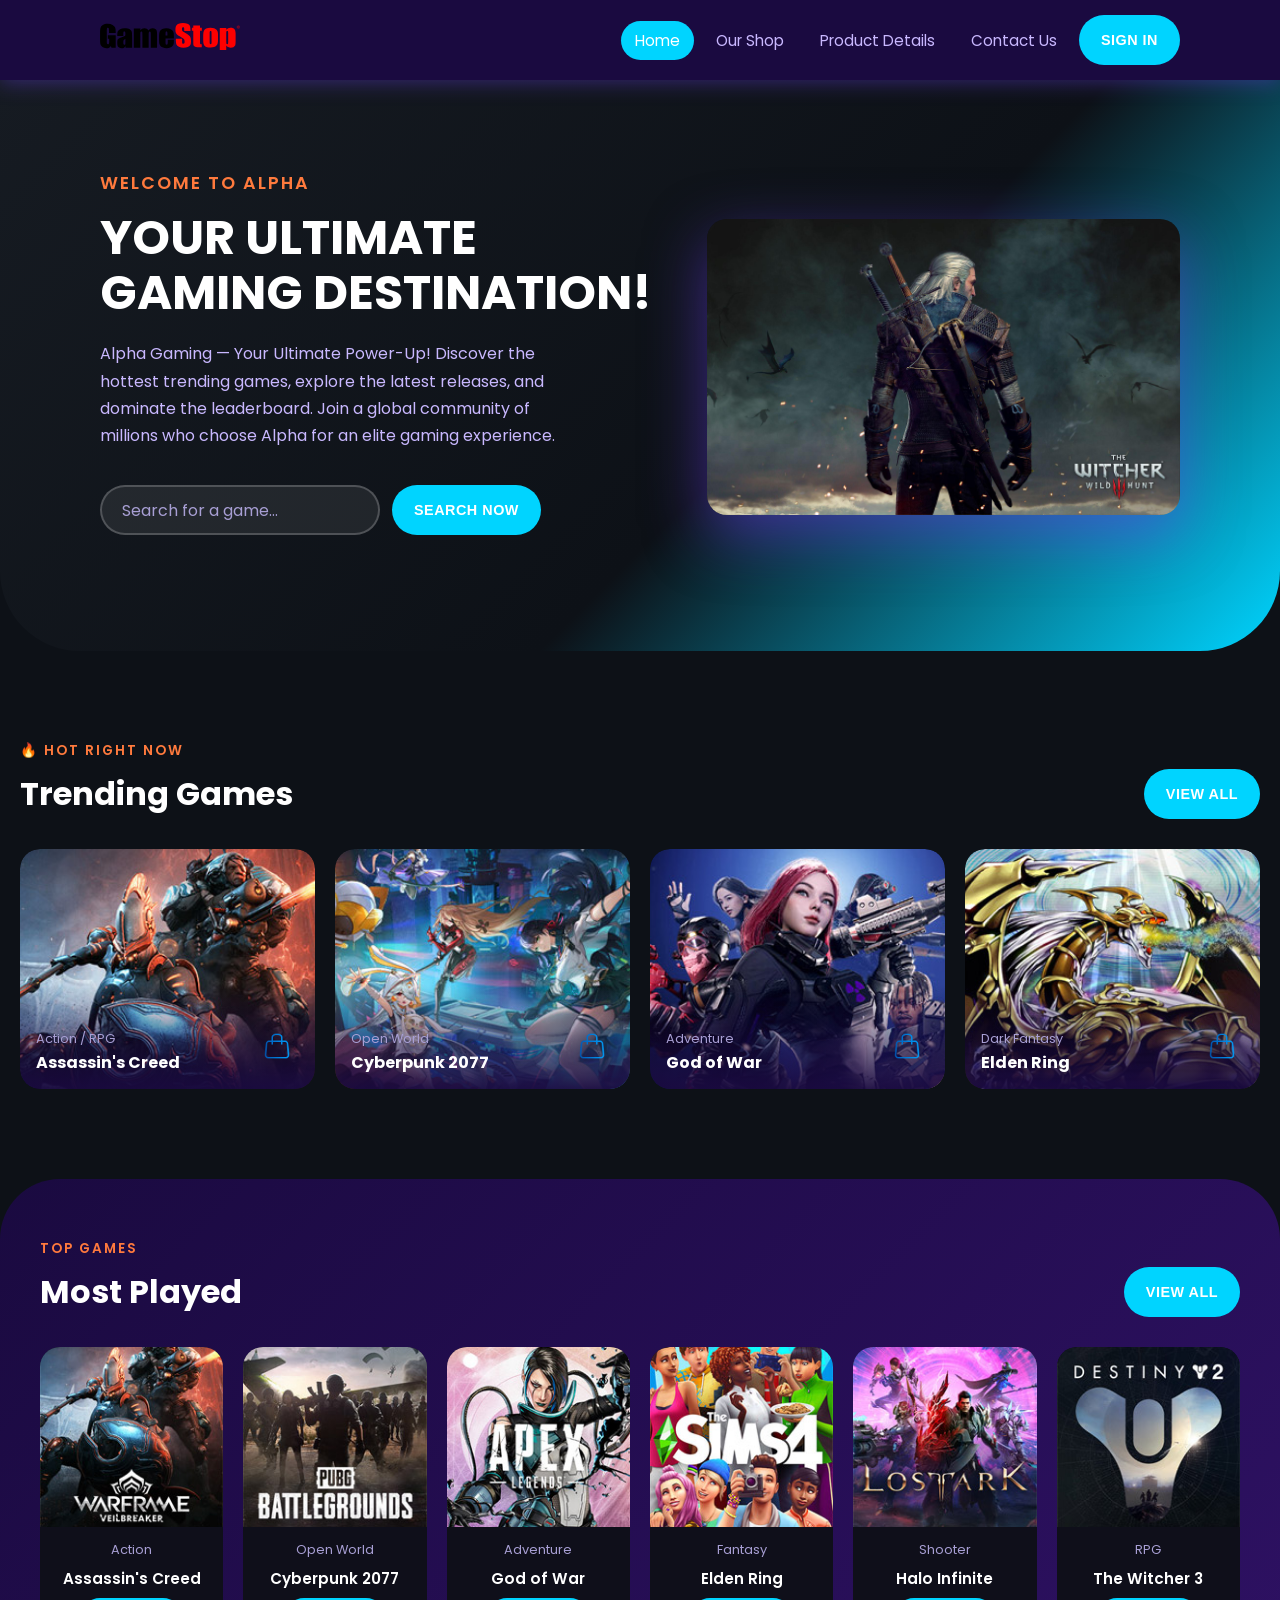
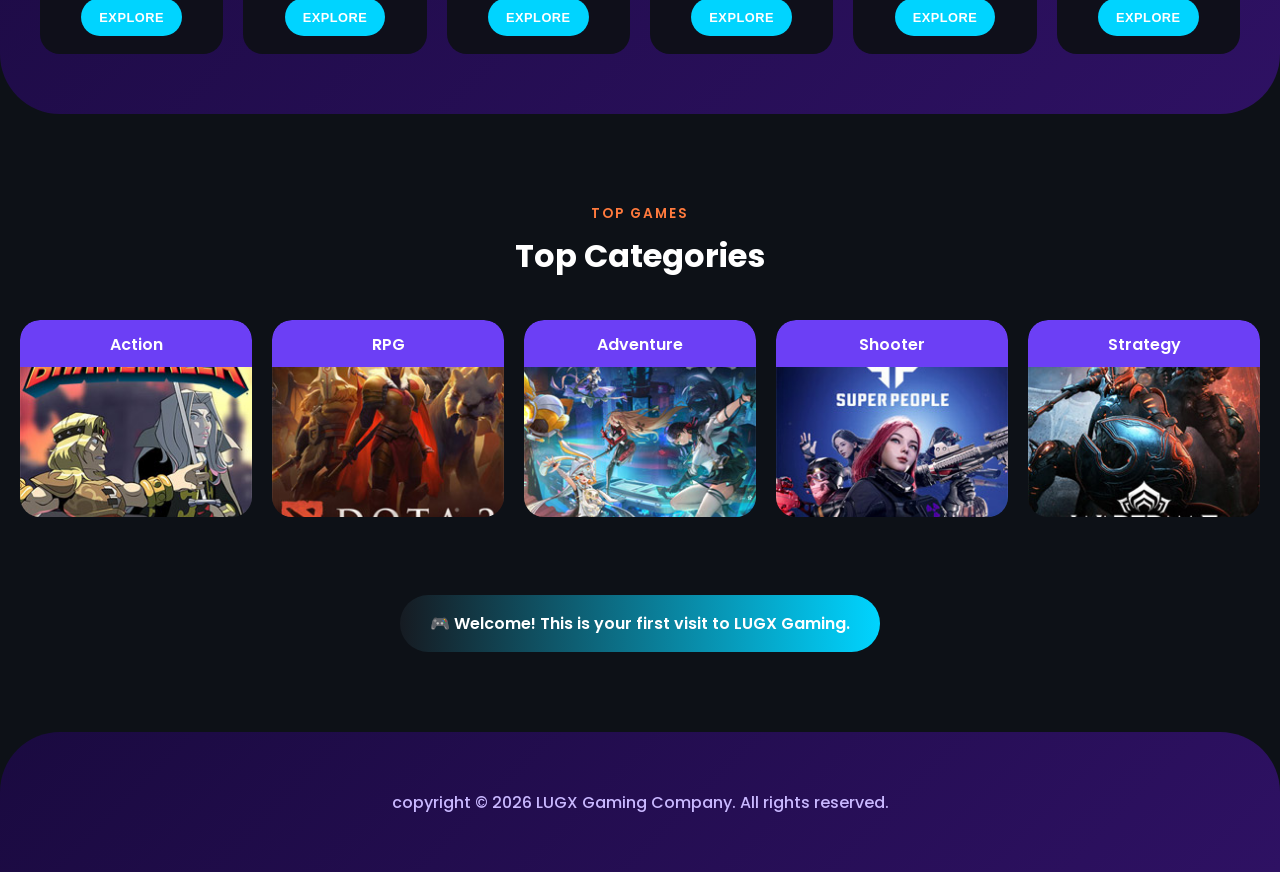
==== index.html @ bd6cf052 "Add files via upload" ====
<!doctype html>
<html lang="en">
  <head>
    <meta charset="UTF-8" />
    <meta name="viewport" content="width=device-width, initial-scale=1.0" />
    <meta
      name="description"
      content="LUGX Gaming – your ultimate destination for trending games, top categories, and the best gaming experience."
    />
    <!-- FONTS -->
    <link
      href="https://fonts.googleapis.com/css2?family=Poppins:wght@300;400;500;600;700&display=swap"
      rel="stylesheet"
    />
    <link rel="shortcut icon" href="./images/logo.png" type="image/x-icon" />
    <link rel="stylesheet" href="style.css" />
    <title>Alpha Gaming</title>
  </head>

  <body>
    <!-- ========== HEADER ========== -->
    <header class="headerContainer">
      <div class="header">
        <a href="index.html" class="logo">
          <img src="images/loogoo.svg" alt="LUGX Logo" />
        </a>

        <!-- Hamburger button (mobile) -->
        <button
          class="menuToggle"
          id="menuToggle"
          aria-label="Toggle navigation"
        >
          &#9776;
        </button>

        <nav class="headerLinks" id="headerLinks">
          <a href="index.html" class="active">Home</a>
          <a href="#trending">Our Shop</a>
          <a href="#mostPlayed">Product Details</a>
          <a href="contactUs.html">Contact Us</a>
          <button class="btn" id="signInBtn">Sign In</button>
        </nav>
      </div>
    </header>

    <!-- ========== LANDING PAGE ========== -->
    <main class="landingPageContainer">
      <div class="landingPage">
        <!-- LEFT SIDE -->
        <div class="leftSide">
          <p class="welcome">Welcome to Alpha</p>
          <h1 class="slogan">Your Ultimate Gaming Destination!</h1>
          <p class="description">
          Alpha Gaming — Your Ultimate Power-Up!
Discover the hottest trending games, explore the latest releases, and dominate the leaderboard. Join a global community of millions who choose Alpha for an elite gaming experience.
          </p>
          <!-- Search bar -->
          <div class="searchBar">
            <input
              type="text"
              id="searchInput"
              placeholder="Search for a game…"
            />
            <button class="btn searchBtn" id="searchBtn">SEARCH NOW</button>
          </div>
          <!-- Search result message -->
          <p id="searchResult" class="searchResult"></p>
        </div>

        <!-- RIGHT SIDE -->
        <div class="imageContainer">
          <img src="images/2341750.jpg" alt="Gaming banner" />
        </div>
      </div>
    </main>

    <!-- ========== TRENDING GAMES ========== -->
    <section class="trendingContainer" id="trending">
      <span>🔥 Hot Right Now</span>
      <div class="trendingHeader">
        <h1>Trending Games</h1>
        <button class="btn" id="viewAllTrending">View All</button>
      </div>

      <div class="trendingCard" id="trendingCard">
        <!-- Cards injected by JS -->
      </div>
    </section>

    <!-- ========== MOST PLAYED ========== -->
    <section class="mostContainer" id="mostPlayed">
      <div class="mostPlayed">
        <span>top games</span>
        <div class="mostHeader">
          <h1>Most Played</h1>
          <button class="btn" id="viewAllMost">View All</button>
        </div>
        <div class="mostCards" id="mostCards">
          <!-- Cards injected by JS -->
        </div>
      </div>
    </section>

    <!-- ========== TOP CATEGORIES ========== -->
    <section class="categoryContainer">
      <div class="category">
        <div class="categoryHeader">
          <span>top games</span>
          <h1>Top Categories</h1>
        </div>
        <div class="categoryCards" id="categoryCards">
          <!-- Cards injected by JS -->
        </div>
      </div>
    </section>

    <!-- ========== VISIT COUNTER BANNER ========== -->
    <div class="counterBanner">
      <p id="visitMsg"></p>
    </div>

    <!-- ========== FOOTER ========== -->
    <footer class="footerContainer">
      <div class="footer">
        copyright &copy; <span id="footerYear"></span> LUGX Gaming Company. All
        rights reserved.
      </div>
    </footer>

    <!-- ========== SIGN-IN MODAL ========== -->
    <div class="modalOverlay" id="modalOverlay">
      <div class="modal">
        <button class="modalClose" id="modalClose">&times;</button>
        <h2>Sign In</h2>
        <input type="text" id="modalUsername" placeholder="Username" />
        <input type="password" id="modalPassword" placeholder="Password" />
        <p id="modalMsg" class="modalMsg"></p>
        <button class="btn" id="modalSubmit">Login</button>
      </div>
    </div>

    <script src="script.js"></script>
  </body>
</html>
---- style.css ----
/* ============================================================
   LUGX GAMING – MAIN STYLESHEET
   Covers: box-sizing, Flexbox, transitions, transforms,
           pseudo-classes (:hover, :active), Media Queries
   ============================================================ */

/* ---------- RESET & BASE ---------- */
*,
*::before,
*::after {
  box-sizing: border-box;
  margin: 0;
  padding: 0;
}

body {
  font-family: "Poppins", sans-serif;
  background-color: #0d1117;
  color: #e0e0e0;
  overflow-x: hidden;
}

/* ---------- HEADER ---------- */
.headerContainer {
  background-color: #1a0a40;
  position: sticky;
  top: 0;
  z-index: 100;
  box-shadow: 0 2px 20px rgba(108, 63, 245, 0.4);
}

.header {
  height: 80px;
  display: flex;
  justify-content: space-between;
  align-items: center;
  padding: 0 100px;
  max-width: 1300px;
  margin: auto;
}

.logo img {
  width: 140px;
  transition: transform 0.3s;
}

.logo img:hover {
  transform: scale(1.05);
}

.headerLinks {
  display: flex;
  justify-content: space-between;
  align-items: center;
  gap: 8px;
}

.headerLinks a {
  text-decoration: none;
  color: #c9b8ff;
  padding: 8px 14px;
  border-radius: 50px;
  transition:
    background-color 0.3s,
    color 0.3s;
  font-size: 0.95rem;
}

.headerLinks a:hover {
  background-color: #6c3ff5;
  color: #fff;
}

.headerLinks a.active {
  background-color: #00d4ff;
  color: #fff;
}

/* Hamburger – hidden on desktop */
.menuToggle {
  display: none;
  background: none;
  border: none;
  color: #fff;
  font-size: 1.8rem;
  cursor: pointer;
}

/* ---------- SHARED BUTTON ---------- */
.btn {
  border-radius: 50px;
  height: 50px;
  border: none;
  font-weight: 600;
  font-size: 0.9rem;
  padding: 0 22px;
  background-color: #00d4ff;
  color: #fff;
  text-transform: uppercase;
  transition:
    background-color 0.3s,
    transform 0.2s;
  cursor: pointer;
  letter-spacing: 0.5px;
}

.btn:hover {
  background-color: #c70000;
  transform: translateY(-2px);
}

.btn:active {
  transform: translateY(0) scale(0.97);
}

/* ---------- LANDING PAGE ---------- */
.landingPageContainer {
  background: linear-gradient(135deg, #161b22 0%, #0d1117 60%, #00d4ff 100%);
  border-radius: 0 0 80px 80px;
}

.landingPage {
  display: flex;
  align-items: center;
  gap: 40px;
  padding: 90px 100px 80px;
  max-width: 1300px;
  margin: auto;
}

.leftSide {
  flex: 6;
}

.welcome {
  font-size: 1.1rem;
  color: #ff7a3d;
  font-weight: 600;
  letter-spacing: 2px;
  text-transform: uppercase;
  margin-bottom: 14px;
}

.slogan {
  font-size: 3rem;
  font-weight: 700;
  color: #fff;
  line-height: 1.15;
  text-transform: uppercase;
  margin-bottom: 20px;
}

.description {
  color: #c9b8ff;
  width: 85%;
  font-weight: 400;
  line-height: 1.7;
  margin-bottom: 36px;
}

/* Search bar */
.searchBar {
  display: flex;
  align-items: center;
  gap: 12px;
  flex-wrap: wrap;
}

.searchBar input {
  border-radius: 50px;
  border: 2px solid rgba(255, 255, 255, 0.2);
  background: rgba(255, 255, 255, 0.08);
  outline: none;
  width: 280px;
  height: 50px;
  font-size: 1rem;
  padding: 0 20px;
  color: #fff;
  transition: border-color 0.3s;
  font-family: "Poppins", sans-serif;
}

.searchBar input::placeholder {
  color: #a89fd4;
}

.searchBar input:focus {
  border-color: #ff7a3d;
}

.searchResult {
  margin-top: 14px;
  font-size: 0.95rem;
  min-height: 22px;
  color: #ffd580;
  font-weight: 500;
}

/* Landing right image */
.imageContainer {
  flex: 5;
}

.imageContainer img {
  width: 100%;
  border-radius: 20px;
  box-shadow: 0 20px 60px rgba(108, 63, 245, 0.5);
  transition: transform 0.4s;
}

.imageContainer img:hover {
  transform: scale(1.03) rotate(-1deg);
}

/* ---------- SECTION SHARED STYLES ---------- */
.trendingContainer {
  max-width: 1300px;
  margin: 90px auto 0;
  padding: 0 20px;
}

.trendingHeader,
.mostHeader {
  display: flex;
  justify-content: space-between;
  align-items: center;
  padding-bottom: 30px;
}

.trendingContainer > span,
.mostContainer span,
.categoryHeader span {
  display: block;
  text-transform: uppercase;
  color: #ff7a3d;
  font-weight: 600;
  font-size: 0.85rem;
  letter-spacing: 2px;
  margin-bottom: 8px;
}

.trendingHeader h1,
.mostHeader h1,
.categoryHeader h1 {
  color: #fff;
  font-size: 2rem;
  margin-top: 0;
}

/* ---------- TRENDING CARDS ---------- */
.trendingCard {
  display: flex;
  justify-content: space-between;
  gap: 20px;
  flex-wrap: wrap;
}

.trendingCard .card {
  position: relative;
  border-radius: 20px;
  overflow: hidden;
  flex: 1;
  min-width: 200px;
  transition:
    transform 0.3s,
    box-shadow 0.3s;
}

.trendingCard .card:hover {
  transform: translateY(-8px);
  box-shadow: 0 20px 40px rgba(108, 63, 245, 0.4);
}

.trendingCard .card > img {
  width: 100%;
  height: 240px;
  object-fit: cover;
  display: block;
  border-radius: 20px;
}

.trendingCard .card .cardInfo {
  position: absolute;
  bottom: 0;
  left: 0;
  right: 0;
  background: linear-gradient(to top, rgba(26, 10, 64, 0.95), transparent);
  border-radius: 0 0 20px 20px;
  padding: 40px 16px 14px;
  display: flex;
  justify-content: space-between;
  align-items: flex-end;
}

.trendingCard .cardName p {
  color: #a89fd4;
  font-size: 0.8rem;
  margin-bottom: 2px;
}

.trendingCard .cardName h3 {
  color: #fff;
  margin: 0;
  font-size: 1rem;
}

.trendingCard .cardInfo .icon img {
  width: 44px;
  transition: transform 0.3s;
  filter: drop-shadow(0 2px 6px rgba(0, 0, 0, 0.6));
}

.trendingCard .cardInfo .icon img:hover {
  transform: scale(1.3) rotate(10deg);
}

/* ---------- MOST PLAYED ---------- */
.mostContainer {
  background: linear-gradient(135deg, #1a0a40, #2e1163);
  margin-top: 90px;
  padding: 60px 40px;
  border-radius: 60px;
}

.mostPlayed {
  max-width: 1300px;
  margin: auto;
}

.mostCards {
  display: flex;
  justify-content: space-between;
  gap: 20px;
  flex-wrap: wrap;
}

.mostCards .card {
  flex: 1;
  min-width: 150px;
  background-color: #0f0f1a;
  border-radius: 20px;
  overflow: hidden;
  transition:
    transform 0.3s,
    box-shadow 0.3s;
  text-align: center;
}

.mostCards .card:hover {
  transform: translateY(-6px);
  box-shadow: 0 16px 40px rgba(108, 63, 245, 0.4);
}

.cardImg img {
  width: 100%;
  height: 180px;
  object-fit: cover;
  display: block;
}

.mostCards .cardInfo {
  display: flex;
  flex-direction: column;
  align-items: center;
  padding: 14px 10px 18px;
  gap: 8px;
}

.mostCards .cardInfo .genre {
  color: #a89fd4;
  font-size: 0.8rem;
}

.mostCards .cardInfo .cardName {
  color: #fff;
  font-size: 0.95rem;
  font-weight: 600;
}

.mostCards .cardInfo .btn {
  height: 38px;
  font-size: 0.8rem;
  padding: 0 18px;
}

/* ---------- TOP CATEGORIES ---------- */
.categoryContainer {
  margin-top: 90px;
  padding: 0 20px;
}

.category {
  max-width: 1300px;
  margin: auto;
}

.categoryHeader {
  display: flex;
  flex-direction: column;
  align-items: center;
  text-align: center;
  margin-bottom: 40px;
}

.categoryCards {
  display: flex;
  justify-content: space-between;
  gap: 20px;
  flex-wrap: wrap;
}

.categoryCards .card {
  flex: 1;
  min-width: 160px;
  border-radius: 20px;
  overflow: hidden;
  transition:
    transform 0.3s,
    box-shadow 0.3s;
}

.categoryCards .card:hover {
  transform: scale(1.05) translateY(-4px);
  box-shadow: 0 16px 40px rgba(108, 63, 245, 0.5);
}

.categoryCards .card .genre {
  background-color: #6c3ff5;
  text-align: center;
  color: #fff;
  padding: 12px 0 28px;
  font-size: 1rem;
  font-weight: 600;
  border-radius: 20px 20px 0 0;
}

.categoryCards .card .cardImg {
  position: relative;
  top: -18px;
  border-radius: 0 0 20px 20px;
  overflow: hidden;
}

.categoryCards .card .cardImg img {
  width: 100%;
  height: 150px;
  object-fit: cover;
  display: block;
  transition: transform 0.4s;
}

.categoryCards .card:hover .cardImg img {
  transform: scale(1.08);
}

/* ---------- VISIT COUNTER BANNER ---------- */
.counterBanner {
  max-width: 1300px;
  margin: 60px auto 0;
  padding: 0 20px;
  text-align: center;
}

.counterBanner p {
  background: linear-gradient(90deg, #161b22, #00d4ff);
  color: #fff;
  font-weight: 600;
  font-size: 1rem;
  padding: 16px 30px;
  border-radius: 50px;
  display: inline-block;
}

/* ---------- FOOTER ---------- */
.footerContainer {
  background: linear-gradient(135deg, #1a0a40, #2e1163);
  height: 140px;
  border-radius: 60px 60px 0 0;
  margin-top: 80px;
  display: flex;
  align-items: center;
  justify-content: center;
}

.footer {
  max-width: 1300px;
  margin: auto;
  text-align: center;
  color: #c9b8ff;
  font-weight: 500;
  font-size: 1rem;
}

/* ---------- SIGN-IN MODAL ---------- */
.modalOverlay {
  display: none;
  position: fixed;
  inset: 0;
  background: rgba(0, 0, 0, 0.7);
  z-index: 999;
  justify-content: center;
  align-items: center;
}

.modalOverlay.active {
  display: flex;
}

.modal {
  background: #1a0a40;
  border: 1px solid #6c3ff5;
  border-radius: 20px;
  padding: 40px 36px;
  width: 360px;
  position: relative;
  display: flex;
  flex-direction: column;
  gap: 16px;
  box-shadow: 0 20px 60px rgba(108, 63, 245, 0.5);
  transform: translateY(-30px);
  transition: transform 0.3s;
}

.modalOverlay.active .modal {
  transform: translateY(0);
}

.modal h2 {
  color: #fff;
  text-align: center;
  margin-bottom: 8px;
}

.modal input {
  background: rgba(255, 255, 255, 0.08);
  border: 1px solid rgba(255, 255, 255, 0.2);
  border-radius: 50px;
  height: 48px;
  padding: 0 20px;
  color: #fff;
  font-size: 0.95rem;
  outline: none;
  font-family: "Poppins", sans-serif;
  transition: border-color 0.3s;
}

.modal input:focus {
  border-color: #ff7a3d;
}

.modal input::placeholder {
  color: #a89fd4;
}

.modalClose {
  position: absolute;
  top: 14px;
  right: 18px;
  background: none;
  border: none;
  color: #a89fd4;
  font-size: 1.6rem;
  cursor: pointer;
  transition: color 0.2s;
}

.modalClose:hover {
  color: #ff7a3d;
}

.modalMsg {
  font-size: 0.9rem;
  min-height: 18px;
  text-align: center;
}

/* ---------- CONTACT PAGE ---------- */
.contactHero {
  background: linear-gradient(135deg, #1a0a40 0%, #2e1163 60%, #6c3ff5 100%);
  text-align: center;
  padding: 80px 20px 100px;
  border-radius: 0 0 60px 60px;
}

.contactHero h1 {
  font-size: 2.8rem;
  font-weight: 700;
  color: #fff;
  margin-bottom: 14px;
}

.contactHero p {
  color: #c9b8ff;
  font-size: 1.1rem;
}

.formContainer {
  display: flex;
  justify-content: center;
  padding: 60px 20px;
}

.formContainer form {
  background: linear-gradient(160deg, #1a0a40, #2e1163);
  border: 1px solid rgba(108, 63, 245, 0.4);
  display: flex;
  flex-direction: column;
  gap: 14px;
  width: 100%;
  max-width: 480px;
  padding: 40px 36px;
  border-radius: 24px;
  box-shadow: 0 20px 60px rgba(108, 63, 245, 0.25);
}

.formContainer form h2 {
  color: #fff;
  text-align: center;
  margin-bottom: 8px;
}

.formContainer form label {
  color: #c9b8ff;
  font-size: 0.9rem;
  font-weight: 500;
}

.formContainer form input,
.formContainer form textarea {
  background: rgba(255, 255, 255, 0.06);
  border: 1px solid rgba(255, 255, 255, 0.15);
  border-radius: 12px;
  padding: 12px 16px;
  color: #fff;
  font-size: 0.95rem;
  font-family: "Poppins", sans-serif;
  outline: none;
  transition: border-color 0.3s;
  resize: none;
}

.formContainer form input::placeholder,
.formContainer form textarea::placeholder {
  color: #6a5ea0;
}

.formContainer form input:focus,
.formContainer form textarea:focus {
  border-color: #ff7a3d;
}

.formFeedback {
  font-size: 0.9rem;
  min-height: 20px;
  text-align: center;
  font-weight: 500;
}

/* ---------- MEDIA QUERIES ---------- */

/* Tablet: ≤ 1024px */
@media (max-width: 1024px) {
  .header {
    padding: 0 40px;
  }

  .landingPage {
    padding: 70px 40px 60px;
    flex-direction: column;
  }

  .slogan {
    font-size: 2.2rem;
  }

  .description {
    width: 100%;
  }

  .imageContainer {
    width: 100%;
  }

  .imageContainer img {
    width: 80%;
    margin: auto;
    display: block;
  }

  .trendingContainer {
    padding: 0 40px;
  }

  .mostContainer {
    padding: 50px 30px;
    border-radius: 40px;
  }

  .categoryContainer {
    padding: 0 40px;
  }
}

/* Mobile: ≤ 768px */
@media (max-width: 768px) {
  /* Mobile nav */
  .menuToggle {
    display: block;
  }

  .headerLinks {
    display: none;
    flex-direction: column;
    position: absolute;
    top: 80px;
    left: 0;
    right: 0;
    background-color: #1a0a40;
    padding: 20px;
    gap: 10px;
    z-index: 99;
    box-shadow: 0 8px 24px rgba(0, 0, 0, 0.4);
  }

  .headerLinks.open {
    display: flex;
  }

  .headerLinks a {
    width: 100%;
    text-align: center;
    padding: 12px;
  }

  .headerLinks .btn {
    width: 100%;
  }

  .header {
    padding: 0 20px;
    position: relative;
  }

  .landingPage {
    padding: 50px 20px 40px;
  }

  .slogan {
    font-size: 1.8rem;
  }

  .searchBar input {
    width: 100%;
  }

  .trendingContainer {
    padding: 0 16px;
  }

  .trendingCard {
    flex-direction: column;
  }

  .trendingCard .card {
    min-width: 100%;
  }

  .mostContainer {
    padding: 40px 16px;
    border-radius: 30px;
    margin-top: 50px;
  }

  .mostCards {
    flex-direction: column;
  }

  .mostCards .card {
    min-width: 100%;
  }

  .categoryCards {
    flex-wrap: wrap;
  }

  .categoryCards .card {
    min-width: calc(50% - 10px);
    flex: none;
  }

  .categoryContainer {
    padding: 0 16px;
  }

  .footerContainer {
    border-radius: 40px 40px 0 0;
  }

  /* Contact form */
  .contactHero h1 {
    font-size: 2rem;
  }

  .formContainer form {
    padding: 28px 20px;
  }
}

/* Small mobile: ≤ 480px */
@media (max-width: 480px) {
  .slogan {
    font-size: 1.5rem;
  }

  .landingPage {
    padding: 40px 14px 30px;
  }

  .categoryCards .card {
    min-width: 100%;
  }

  .counterBanner p {
    font-size: 0.85rem;
    padding: 14px 20px;
  }

  .modal {
    width: 90%;
    padding: 30px 20px;
  }
}
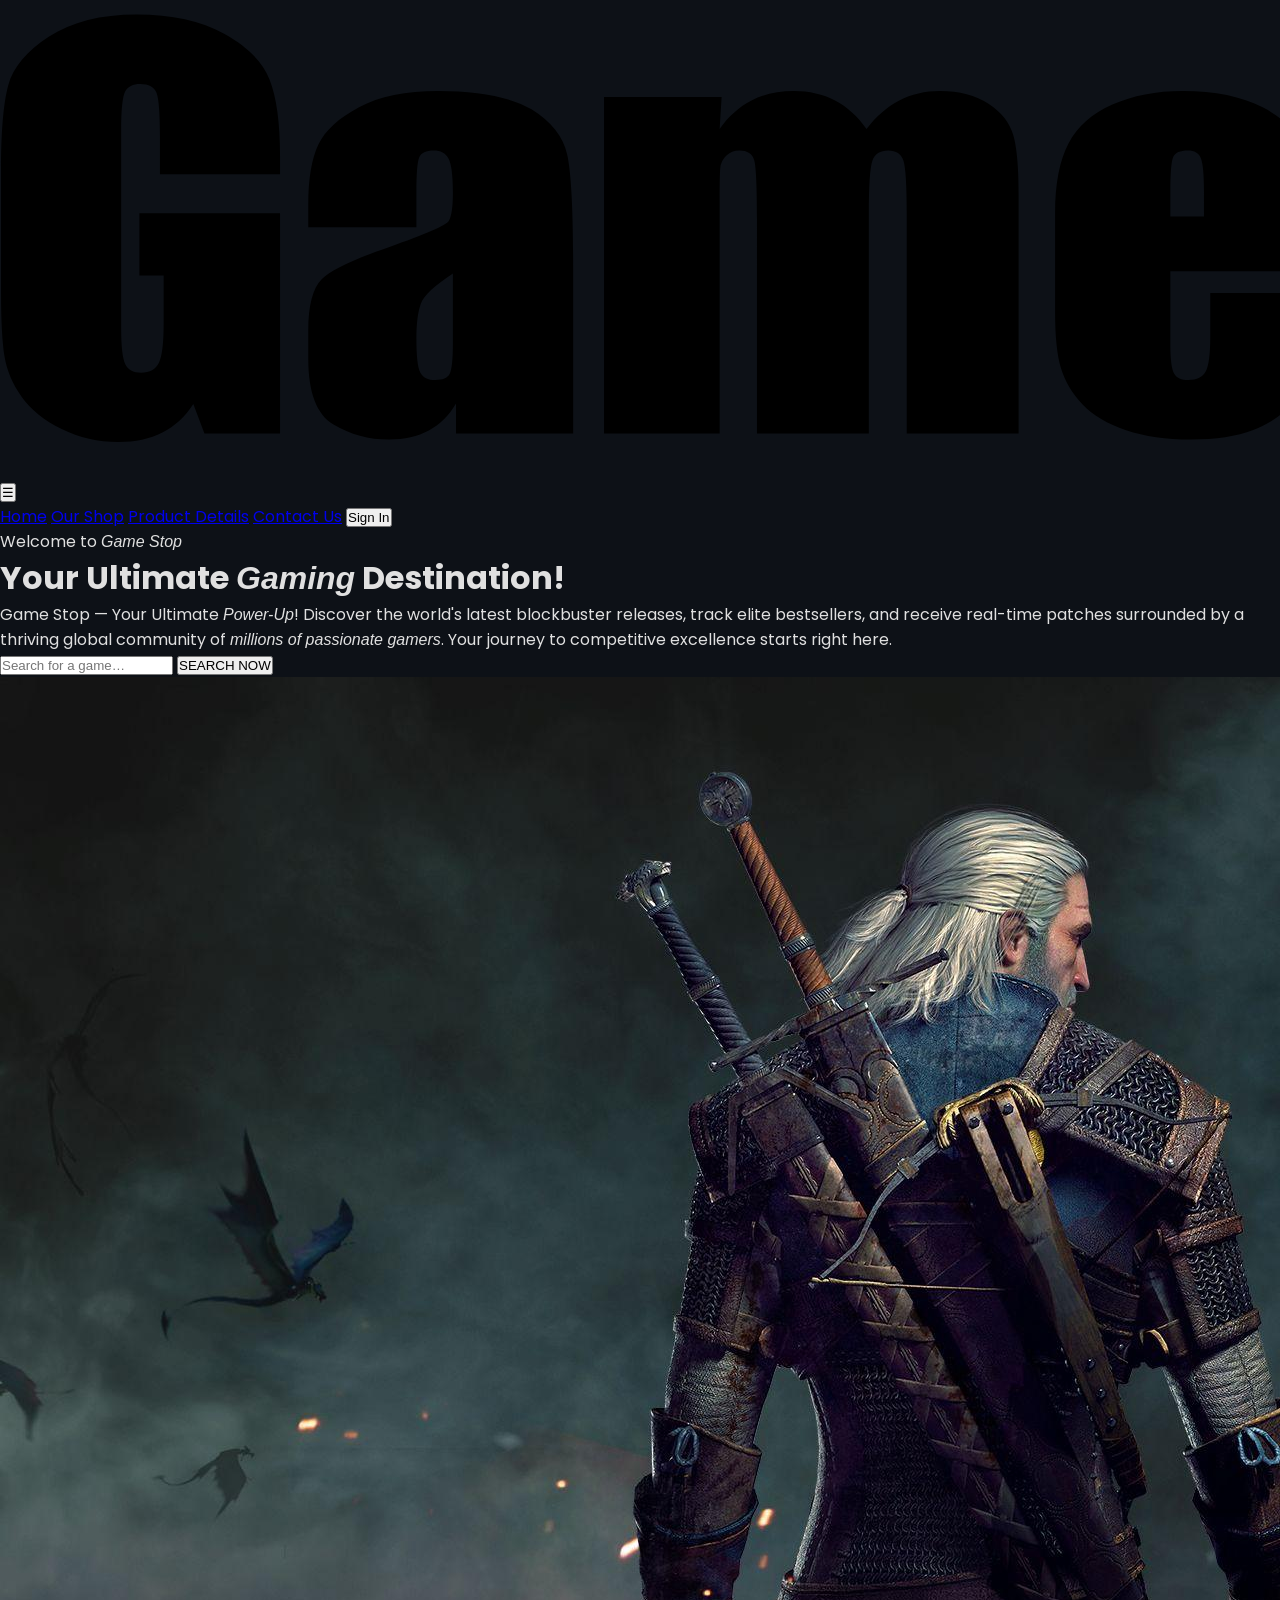
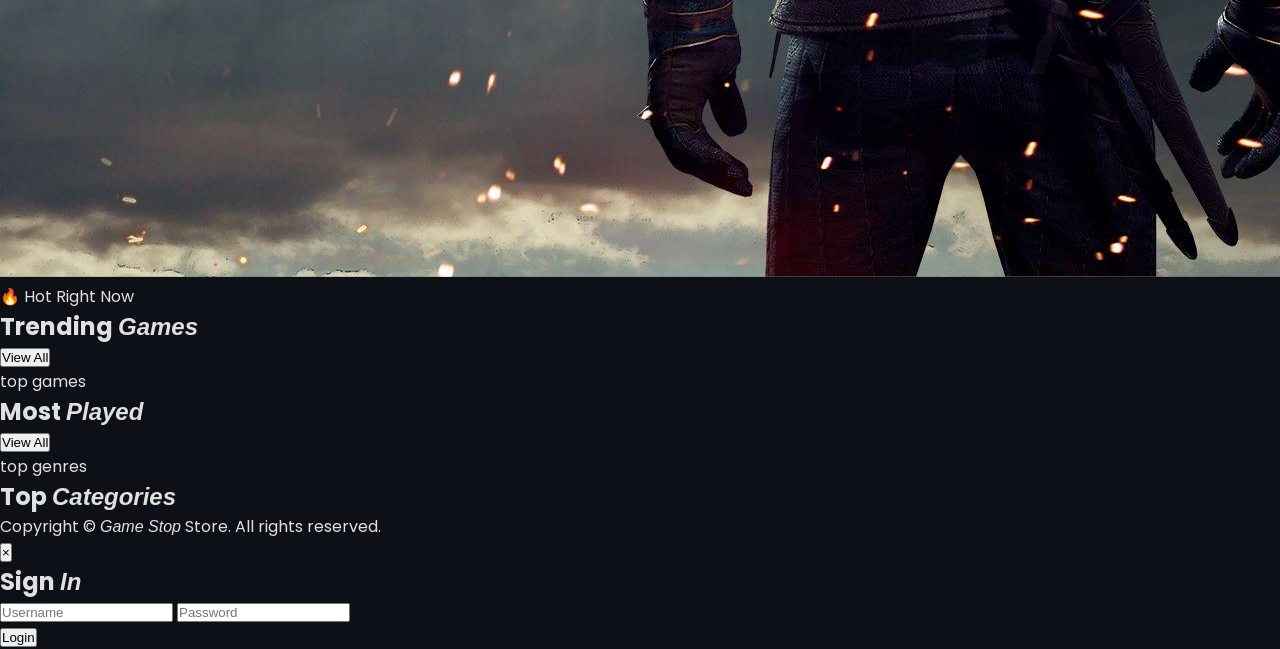
==== commit 826de60c: "Update index.html" ====
--- a/index.html
+++ b/index.html
@@ -5,138 +5,119 @@
     <meta name="viewport" content="width=device-width, initial-scale=1.0" />
     <meta
       name="description"
-      content="LUGX Gaming – your ultimate destination for trending games, top categories, and the best gaming experience."
+      content="Game Stop – Your ultimate gaming hub. Discover trending titles, elite categories, and gear up for an immersive next-gen experience."
     />
-    <!-- FONTS -->
     <link
       href="https://fonts.googleapis.com/css2?family=Poppins:wght@300;400;500;600;700&display=swap"
       rel="stylesheet"
     />
     <link rel="shortcut icon" href="./images/logo.png" type="image/x-icon" />
     <link rel="stylesheet" href="style.css" />
-    <title>Alpha Gaming</title>
+    <title>Game Stop | Home</title>
   </head>
 
   <body>
-    <!-- ========== HEADER ========== -->
-    <header class="headerContainer">
-      <div class="header">
-        <a href="index.html" class="logo">
-          <img src="images/loogoo.svg" alt="LUGX Logo" />
+    <header class="mainNavigationWrapper">
+      <div class="navContentBoundary">
+        <a href="index.html" class="brandBrandmark">
+          <img src="images/loogoo.svg" alt="Game Stop Logo" />
         </a>
 
-        <!-- Hamburger button (mobile) -->
         <button
-          class="menuToggle"
-          id="menuToggle"
+          class="mobileMenuTrigger"
+          id="triggerMobileNav"
           aria-label="Toggle navigation"
         >
           &#9776;
         </button>
 
-        <nav class="headerLinks" id="headerLinks">
-          <a href="index.html" class="active">Home</a>
-          <a href="#trending">Our Shop</a>
-          <a href="#mostPlayed">Product Details</a>
-          <a href="contactUs.html">Contact Us</a>
-          <button class="btn" id="signInBtn">Sign In</button>
+        <nav class="navigationLinkList" id="navigationLinkList">
+          <a href="index.html" class="currentActiveItem">Home</a>
+          <a href="#showcaseSection">Our Shop</a>
+          <a href="#engagementSection">Product Details</a>
+          <a href="contact.html">Contact Us</a>
+          <button class="globalActionButton" id="openAuthPortal">Sign In</button>
         </nav>
       </div>
     </header>
 
-    <!-- ========== LANDING PAGE ========== -->
-    <main class="landingPageContainer">
-      <div class="landingPage">
-        <!-- LEFT SIDE -->
-        <div class="leftSide">
-          <p class="welcome">Welcome to Alpha</p>
-          <h1 class="slogan">Your Ultimate Gaming Destination!</h1>
-          <p class="description">
-          Alpha Gaming — Your Ultimate Power-Up!
-Discover the hottest trending games, explore the latest releases, and dominate the leaderboard. Join a global community of millions who choose Alpha for an elite gaming experience.
+    <main class="heroPresentationArea">
+      <div class="heroGridFlex">
+        <div class="heroTextContent">
+          <p class="introGreeting">Welcome to <i>Game Stop</i></p>
+          <h1 class="mainMarketingSlogan">Your Ultimate <i>Gaming</i> Destination!</h1>
+          <p class="brandCoreDescription">
+            Game Stop — Your Ultimate <i>Power-Up</i>! Discover the world's latest blockbuster releases, track elite bestsellers, and receive real-time patches surrounded by a thriving global community of <i>millions of passionate gamers</i>. Your journey to competitive excellence starts right here.
           </p>
-          <!-- Search bar -->
-          <div class="searchBar">
+          <div class="interactiveSearchContainer">
             <input
               type="text"
-              id="searchInput"
+              id="gameQueryField"
               placeholder="Search for a game…"
             />
-            <button class="btn searchBtn" id="searchBtn">SEARCH NOW</button>
+            <button class="globalActionButton searchSubmitBtn" id="executeGameSearch">SEARCH NOW</button>
           </div>
-          <!-- Search result message -->
-          <p id="searchResult" class="searchResult"></p>
+          <p id="searchFeedbackBox" class="searchFeedbackBox"></p>
         </div>
 
-        <!-- RIGHT SIDE -->
-        <div class="imageContainer">
-          <img src="images/2341750.jpg" alt="Gaming banner" />
+        <div class="heroGraphicFrame">
+          <img src="images/2341750.jpg" alt="Gaming Banner" />
         </div>
       </div>
     </main>
 
-    <!-- ========== TRENDING GAMES ========== -->
-    <section class="trendingContainer" id="trending">
-      <span>🔥 Hot Right Now</span>
-      <div class="trendingHeader">
-        <h1>Trending Games</h1>
-        <button class="btn" id="viewAllTrending">View All</button>
+    <section class="showcaseSection" id="showcaseSection">
+      <span class="sectionSubLabel">🔥 Hot Right Now</span>
+      <div class="showcaseHeadingFlex">
+        <h1 class="sectionMainTitle">Trending <i>Games</i></h1>
+        <button class="globalActionButton" id="loadMoreTrending">View All</button>
       </div>
 
-      <div class="trendingCard" id="trendingCard">
-        <!-- Cards injected by JS -->
+      <div class="showcaseCardsGrid" id="trendingItemsContainer">
+        </div>
+    </section>
+
+    <section class="engagementSection" id="engagementSection">
+      <div class="engagementInnerBox">
+        <span class="sectionSubLabel">top games</span>
+        <div class="showcaseHeadingFlex">
+          <h1 class="sectionMainTitle">Most <i>Played</i></h1>
+          <button class="globalActionButton" id="loadMoreMostPlayed">View All</button>
+        </div>
+        <div class="engagementCardsGrid" id="mostPlayedItemsContainer">
+          </div>
       </div>
     </section>
 
-    <!-- ========== MOST PLAYED ========== -->
-    <section class="mostContainer" id="mostPlayed">
-      <div class="mostPlayed">
-        <span>top games</span>
-        <div class="mostHeader">
-          <h1>Most Played</h1>
-          <button class="btn" id="viewAllMost">View All</button>
+    <section class="taxonomySection">
+      <div class="taxonomyWrapper">
+        <div class="taxonomyCenterHeader">
+          <span class="sectionSubLabel">top genres</span>
+          <h1 class="sectionMainTitle">Top <i>Categories</i></h1>
         </div>
-        <div class="mostCards" id="mostCards">
-          <!-- Cards injected by JS -->
-        </div>
+        <div class="taxonomyCardsGrid" id="categoryItemsContainer">
+          </div>
       </div>
     </section>
 
-    <!-- ========== TOP CATEGORIES ========== -->
-    <section class="categoryContainer">
-      <div class="category">
-        <div class="categoryHeader">
-          <span>top games</span>
-          <h1>Top Categories</h1>
-        </div>
-        <div class="categoryCards" id="categoryCards">
-          <!-- Cards injected by JS -->
-        </div>
-      </div>
-    </section>
-
-    <!-- ========== VISIT COUNTER BANNER ========== -->
-    <div class="counterBanner">
-      <p id="visitMsg"></p>
+    <div class="trafficCounterWidget">
+      <p id="visitorStatusMessage"></p>
     </div>
 
-    <!-- ========== FOOTER ========== -->
-    <footer class="footerContainer">
-      <div class="footer">
-        copyright &copy; <span id="footerYear"></span> LUGX Gaming Company. All
-        rights reserved.
+    <footer class="siteFooterWrapper">
+      <div class="siteFooterContent">
+        Copyright &copy; <span id="copyrightCurrentYear"></span> <i>Game Stop</i> Store. All rights reserved.
       </div>
     </footer>
 
-    <!-- ========== SIGN-IN MODAL ========== -->
-    <div class="modalOverlay" id="modalOverlay">
-      <div class="modal">
-        <button class="modalClose" id="modalClose">&times;</button>
-        <h2>Sign In</h2>
-        <input type="text" id="modalUsername" placeholder="Username" />
-        <input type="password" id="modalPassword" placeholder="Password" />
-        <p id="modalMsg" class="modalMsg"></p>
-        <button class="btn" id="modalSubmit">Login</button>
+    <div class="authModalBackdrop" id="authPortalOverlay">
+      <div class="authModalCard">
+        <button class="authModalDismiss" id="closeAuthPortal">&times;</button>
+        <h2 class="authModalTitle">Sign <i>In</i></h2>
+        <input type="text" id="authUsernameInput" placeholder="Username" />
+        <input type="password" id="authPasswordInput" placeholder="Password" />
+        <p id="authValidationMessage" class="authValidationMessage"></p>
+        <button class="globalActionButton" id="submitAuthCredentials">Login</button>
       </div>
     </div>
 
